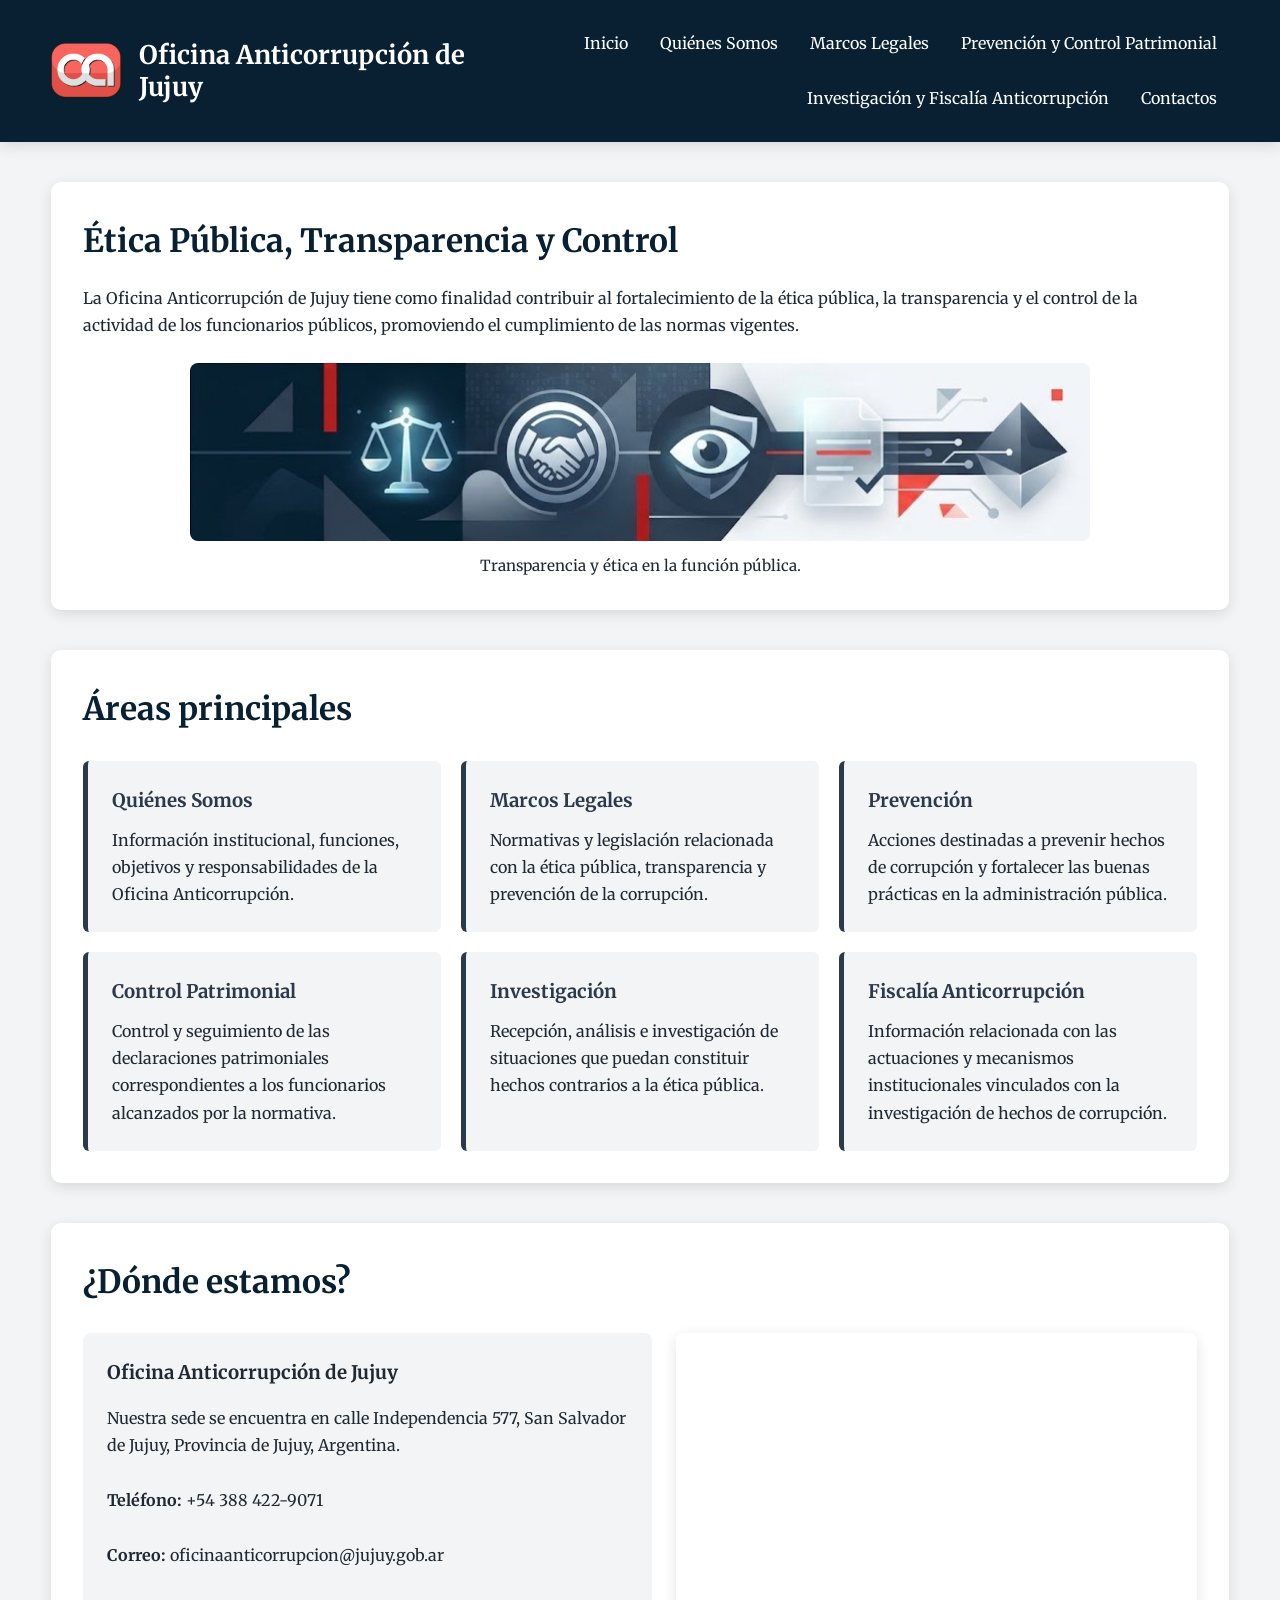
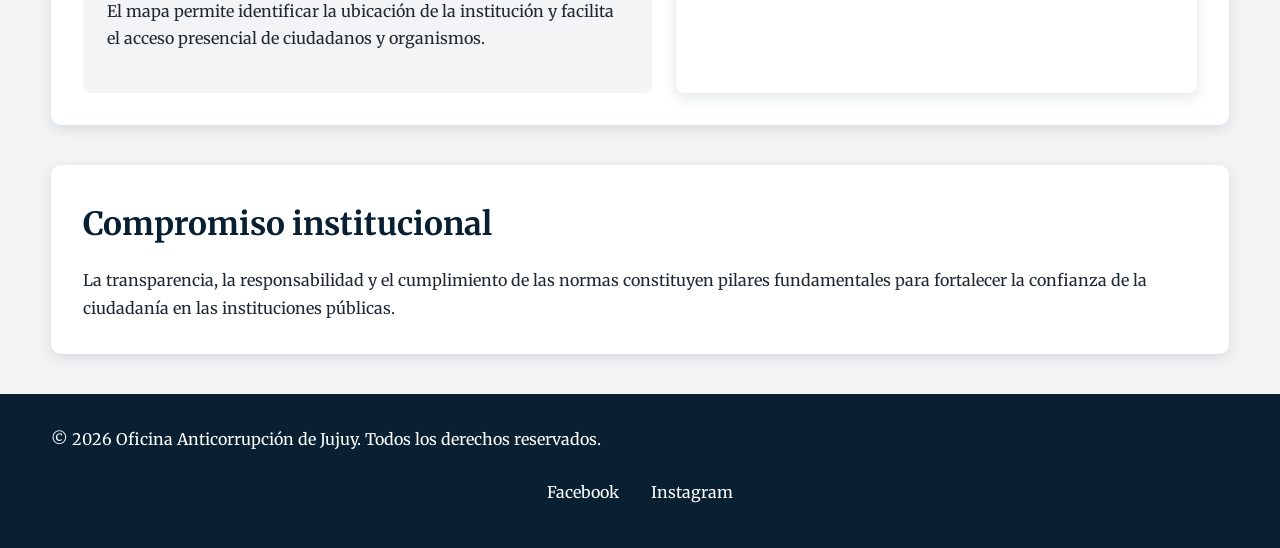
==== index.html @ 9617fa18 "Primer Commit del Proyecto" ====
<!doctype html>
<html lang="es">
  <head>
    <meta charset="UTF-8" />
    <meta name="viewport" content="width=device-width, initial-scale=1.0" />
    <meta
      name="description"
      content="Oficina Anticorrupción de Jujuy - Ética Pública, Transparencia y Control"
    />
    <title>Oficina Anticorrupción de Jujuy</title>
    <link rel="stylesheet" href="./styles/styles.css" />
  </head>
  <body>
    <header>
      <div class="navbar">
        <div class="brand">
          <img
            src="./images/logo.png"
            width="90"
            height="auto"
            alt="Logo de la Oficina Anticorrupción de Jujuy"
            class="logo"
          />
          <h1>Oficina Anticorrupción de Jujuy</h1>
        </div>
        <nav aria-label="Navegación principal">
          <ul>
            <li><a href="index.html">Inicio</a></li>
            <li><a href="pages/quienes-somos.html">Quiénes Somos</a></li>
            <li><a href="pages/marcos-legales.html">Marcos Legales</a></li>
            <li>
              <a href="pages/prevencion-control.html"
                >Prevención y Control Patrimonial</a
              >
            </li>
            <li>
              <a href="pages/investigacion-fiscalia.html"
                >Investigación y Fiscalía Anticorrupción</a
              >
            </li>
            <li><a href="pages/contactos.html">Contactos</a></li>
          </ul>
        </nav>
      </div>
    </header>
    <main>
      <section>
        <h2>Ética Pública, Transparencia y Control</h2>
        <p>
          La Oficina Anticorrupción de Jujuy tiene como finalidad contribuir al
          fortalecimiento de la ética pública, la transparencia y el control de
          la actividad de los funcionarios públicos, promoviendo el cumplimiento
          de las normas vigentes.
        </p>
        <figure>
          <img
            src="images/oficina-anticorrupcion.jpg"
            alt="Imagen representativa de transparencia y gestión pública"
          />
          <figcaption>Transparencia y ética en la función pública.</figcaption>
        </figure>
      </section>
      <section>
        <h2>Áreas principales</h2>
        <div class="areas-grid">
          <article>
            <h3>Quiénes Somos</h3>
            <p>
              Información institucional, funciones, objetivos y
              responsabilidades de la Oficina Anticorrupción.
            </p>
          </article>
          <article>
            <h3>Marcos Legales</h3>
            <p>
              Normativas y legislación relacionada con la ética pública,
              transparencia y prevención de la corrupción.
            </p>
          </article>
          <article>
            <h3>Prevención</h3>
            <p>
              Acciones destinadas a prevenir hechos de corrupción y fortalecer
              las buenas prácticas en la administración pública.
            </p>
          </article>
          <article>
            <h3>Control Patrimonial</h3>
            <p>
              Control y seguimiento de las declaraciones patrimoniales
              correspondientes a los funcionarios alcanzados por la normativa.
            </p>
          </article>
          <article>
            <h3>Investigación</h3>
            <p>
              Recepción, análisis e investigación de situaciones que puedan
              constituir hechos contrarios a la ética pública.
            </p>
          </article>
          <article>
            <h3>Fiscalía Anticorrupción</h3>
            <p>
              Información relacionada con las actuaciones y mecanismos
              institucionales vinculados con la investigación de hechos de
              corrupción.
            </p>
          </article>
        </div>
      </section>
      <section>
        <h2>¿Dónde estamos?</h2>
        <div class="location-grid">
          <div class="location-info">
            <h3>Oficina Anticorrupción de Jujuy</h3>
            <p>
              Nuestra sede se encuentra en calle Independencia 577, San Salvador
              de Jujuy, Provincia de Jujuy, Argentina.
            </p>
            <p><strong>Teléfono:</strong> +54 388 422-9071</p>
            <p><strong>Correo:</strong> oficinaanticorrupcion@jujuy.gob.ar</p>
            <p>
              El mapa permite identificar la ubicación de la institución y
              facilita el acceso presencial de ciudadanos y organismos.
            </p>
          </div>
          <div class="map-container">
            <iframe
              src="https://www.google.com/maps?q=Oficina%20Anticorrupci%C3%B3n%20Jujuy%2C%20Independencia%20577%2C%20San%20Salvador%20de%20Jujuy&output=embed"
              title="Mapa de ubicación de la Oficina Anticorrupción de Jujuy"
              loading="lazy"
              referrerpolicy="no-referrer-when-downgrade"
            ></iframe>
          </div>
        </div>
      </section>
      <section>
        <h2>Compromiso institucional</h2>
        <p>
          La transparencia, la responsabilidad y el cumplimiento de las normas
          constituyen pilares fundamentales para fortalecer la confianza de la
          ciudadanía en las instituciones públicas.
        </p>
      </section>
    </main>
    <footer>
      <p>
        &copy; 2026 Oficina Anticorrupción de Jujuy. Todos los derechos
        reservados.
      </p>
      <nav aria-label="Redes sociales">
        <ul>
          <li>
            <a
              href="https://www.facebook.com/anticorrupjujuy"
              aria-label="Facebook"
              >Facebook</a
            >
          </li>
          <li>
            <a
              href="https://www.instagram.com/anticorrupjujuy"
              aria-label="Instagram"
              >Instagram</a
            >
          </li>
        </ul>
      </nav>
    </footer>
  </body>
</html>
---- styles/styles.css ----
@import url('https://fonts.googleapis.com/css2?family=Merriweather:wght@400;700&display=swap');

* {
    margin: 0;
    padding: 0;
    box-sizing: border-box;
}

:root {
    --color-primario: #082032;
    --color-secundario: #2C394B;
    --color-acento: #FC4F46;
    --color-fondo: #F3F4F5;
    --color-ddjj: #B71C1C;
    --color-blanco: #FFFFFF;
    --color-texto: #1F2933;
    --color-borde: #D7DBDF;
    --sombra: 0 4px 14px rgba(8,32,50,.12);
}

html { scroll-behavior: smooth; }

body {
    min-height: 100vh;
    font-family: "Merriweather", Georgia, serif;
    line-height: 1.7;
    color: var(--color-texto);
    background: var(--color-fondo);
}

header {
    background: var(--color-primario);
    color: var(--color-blanco);
    box-shadow: var(--sombra);
}

.navbar {
    width: min(1200px,92%);
    min-height: 96px;
    margin: 0 auto;
    padding: 20px 0;
    display: flex;
    align-items: center;
    justify-content: space-between;
    gap: 32px;
}

.brand {
    display: flex;
    align-items: center;
    gap: 16px;
    flex-shrink: 0;
}

.logo { width: 72px; height: auto; display: block; }

.brand h1 {
    max-width: 330px;
    font-size: clamp(1.15rem,2vw,1.65rem);
    line-height: 1.25;
    color: var(--color-blanco);
}

header nav {
    display: flex;
    align-items: center;
    justify-content: flex-end;
    min-width: 0;
}

nav ul {
    display: flex;
    align-items: center;
    justify-content: flex-end;
    flex-wrap: wrap;
    gap: 8px;
    list-style: none;
}

nav a {
    display: block;
    padding: 10px 12px;
    border-radius: 6px;
    color: var(--color-blanco);
    text-decoration: none;
}

nav a:hover, nav a:focus {
    background: var(--color-acento);
    color: var(--color-blanco);
    outline: none;
}

main {
    width: min(1200px,92%);
    margin: 0 auto;
    padding: 40px 0;
}

section {
    margin-bottom: 40px;
    padding: 32px;
    background: var(--color-blanco);
    border-radius: 10px;
    box-shadow: var(--sombra);
}

section:last-child { margin-bottom: 0; }

section h2 {
    margin-bottom: 16px;
    color: var(--color-primario);
    font-size: clamp(1.45rem,2.5vw,2rem);
}

section p + p { margin-top: 12px; }

.areas-grid, .funciones-grid {
    display: flex;
    align-items: stretch;
    flex-wrap: wrap;
    gap: 20px;
    margin-top: 24px;
}

.areas-grid article, .funciones-grid article {
    flex: 1 1 280px;
    min-width: 240px;
}

article {
    padding: 24px;
    background: var(--color-fondo);
    border-left: 5px solid var(--color-secundario);
    border-radius: 6px;
}

article h3 {
    margin-bottom: 10px;
    color: var(--color-secundario);
}

figure { margin-top: 24px; }

figure img {
    display: block;
    width: 100%;
    max-width: 900px;
    height: auto;
    margin: 0 auto;
    border-radius: 8px;
}

figcaption {
    margin-top: 12px;
    text-align: center;
    font-size: .95rem;
}

.location-grid, .contact-grid {
    display: flex;
    align-items: stretch;
    gap: 24px;
    margin-top: 24px;
}

.location-info, .contact-info, .contact-form {
    flex: 1 1 0;
    min-width: 0;
    padding: 24px;
    background: var(--color-fondo);
    border-radius: 8px;
    gap: 16px;
    display: flex;
    flex-direction: column;
}

.map-container {
    flex: 1 1 0;
    min-height: 360px;
    overflow: hidden;
    border-radius: 8px;
    box-shadow: var(--sombra);
}

.map-container iframe {
    display: block;
    width: 100%;
    height: 100%;
    min-height: 360px;
    border: 0;
}

.contact-form {
    display: flex;
    flex-direction: column;
    gap: 16px;
}

.form-group {
    display: flex;
    flex-direction: column;
    gap: 6px;
}

.form-group label {
    font-weight: 700;
    color: var(--color-primario);
}

.form-group input, .form-group select, .form-group textarea {
    width: 100%;
    padding: 12px;
    border: 1px solid var(--color-borde);
    border-radius: 6px;
    background: var(--color-blanco);
    color: var(--color-texto);
    font: inherit;
}

.form-group textarea { min-height: 160px; resize: vertical; }

.form-group input:focus, .form-group select:focus, .form-group textarea:focus {
    outline: 3px solid rgba(252,79,70,.25);
    border-color: var(--color-acento);
}

.button, button, input[type="submit"] {
    display: inline-block;
    padding: 12px 20px;
    border: 0;
    border-radius: 6px;
    background: var(--color-acento);
    color: var(--color-blanco);
    font: inherit;
    cursor: pointer;
}

a { color: var(--color-acento); }

.ddjj-bar {
    border-top: 5px solid var(--color-ddjj);
    border-bottom: 5px solid var(--color-ddjj);
}

footer {
    padding: 32px 0;
    background: var(--color-primario);
    color: var(--color-blanco);
}

footer > p {
    width: min(1200px,92%);
    margin: 0 auto 16px;
}

footer nav {
    width: min(1200px,92%);
    margin: 0 auto;
}

footer nav ul { justify-content: center; }

@media (max-width:1000px) {
    .navbar { flex-wrap: wrap; }
    header nav { flex: 1 1 100%; justify-content: center; }
    nav ul { justify-content: center; }
}

@media (max-width:800px) {
    .navbar { width:92%; justify-content:center; }
    .brand { justify-content:center; }
    header nav, nav ul { width:100%; }
    nav ul { justify-content:center; }
    .location-grid, .contact-grid { flex-direction:column; }
    main { padding:24px 0; }
    section { padding:24px; margin-bottom:24px; }
}

@media (max-width:560px) {
    .navbar { padding:16px 0; gap:20px; }
    .brand { width:100%; flex-direction:column; text-align:center; }
    nav ul { flex-direction:column; gap:4px; }
    nav li, nav a { width:100%; text-align:center; }
    .areas-grid, .funciones-grid { flex-direction:column; }
    .areas-grid article, .funciones-grid article { min-width:0; }
    section, article, .location-info, .contact-info, .contact-form { padding:20px; }
}
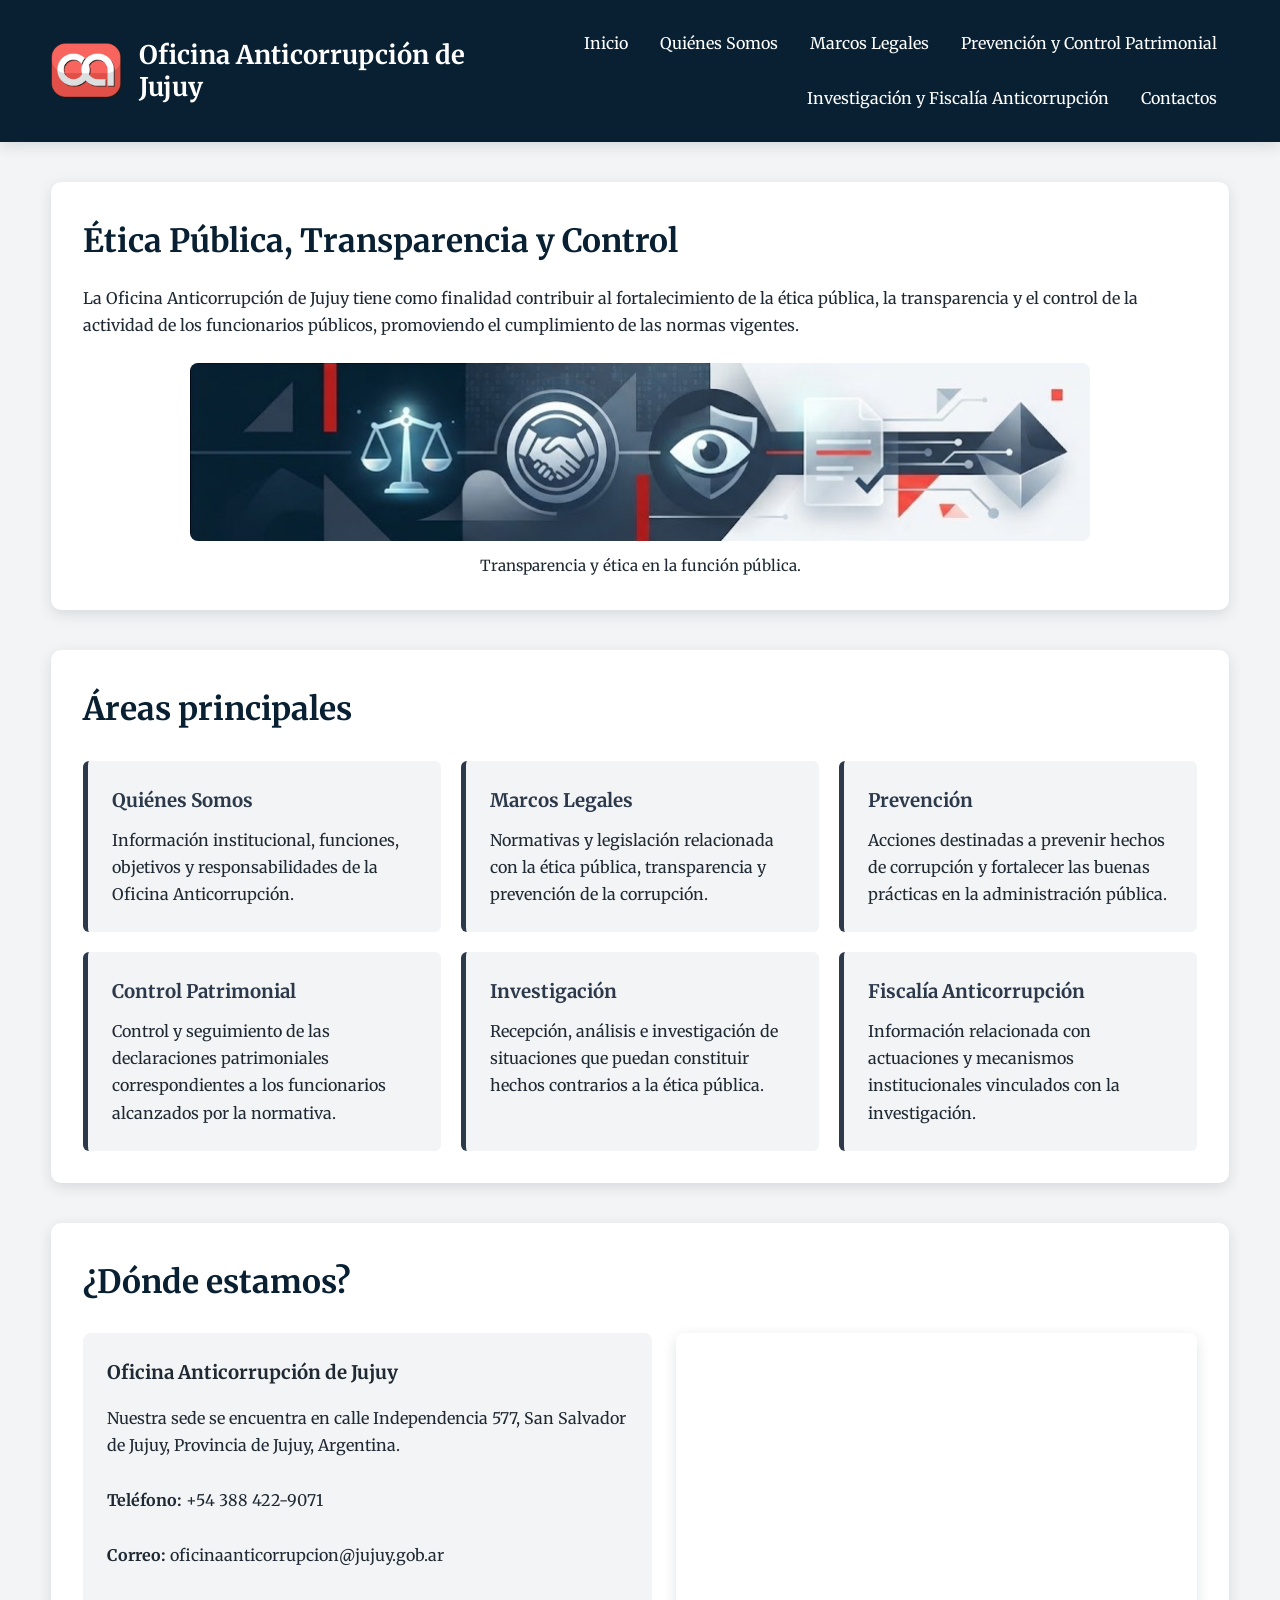
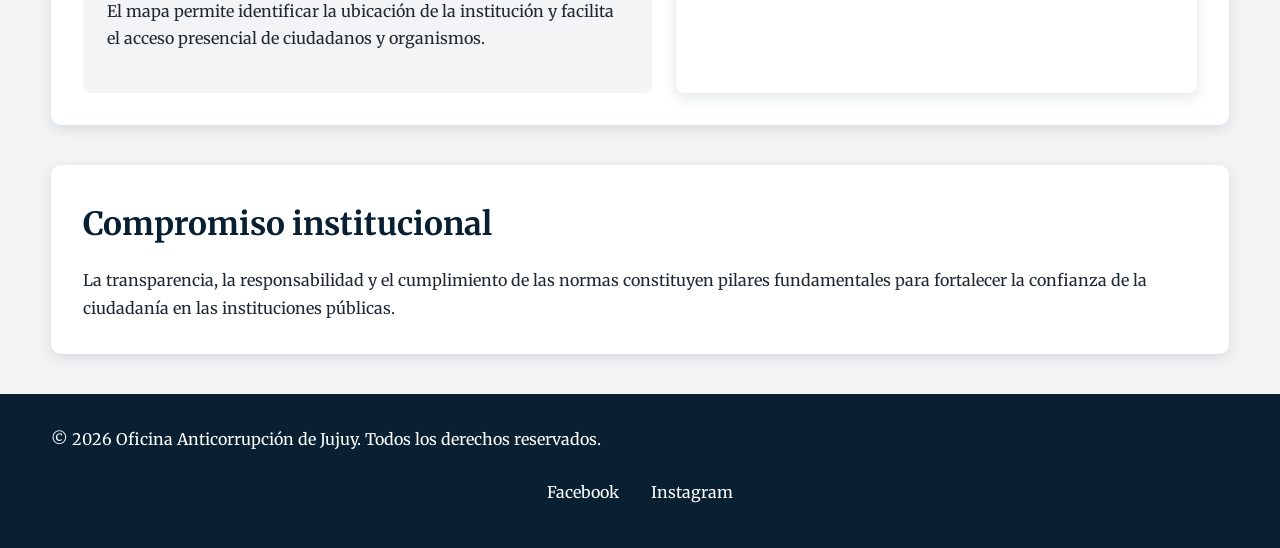
==== commit 432b86c4: "Actualizar página principal con Grid maestro y responsive Mobile-First" ====
--- a/index.html
+++ b/index.html
@@ -7,9 +7,10 @@
       name="description"
       content="Oficina Anticorrupción de Jujuy - Ética Pública, Transparencia y Control"
     />
-    <title>Oficina Anticorrupción de Jujuy</title>
+    <title>Inicio | Oficina Anticorrupción de Jujuy</title>
     <link rel="stylesheet" href="./styles/styles.css" />
   </head>
+
   <body>
     <header>
       <div class="navbar">
@@ -23,93 +24,80 @@
           />
           <h1>Oficina Anticorrupción de Jujuy</h1>
         </div>
+
         <nav aria-label="Navegación principal">
           <ul>
-            <li><a href="index.html">Inicio</a></li>
+            <li><a href="index.html" aria-current="page">Inicio</a></li>
             <li><a href="pages/quienes-somos.html">Quiénes Somos</a></li>
             <li><a href="pages/marcos-legales.html">Marcos Legales</a></li>
-            <li>
-              <a href="pages/prevencion-control.html"
-                >Prevención y Control Patrimonial</a
-              >
-            </li>
-            <li>
-              <a href="pages/investigacion-fiscalia.html"
-                >Investigación y Fiscalía Anticorrupción</a
-              >
-            </li>
+            <li><a href="pages/prevencion-control.html">Prevención y Control Patrimonial</a></li>
+            <li><a href="pages/investigacion-fiscalia.html">Investigación y Fiscalía Anticorrupción</a></li>
             <li><a href="pages/contactos.html">Contactos</a></li>
           </ul>
         </nav>
       </div>
     </header>
-    <main>
-      <section>
-        <h2>Ética Pública, Transparencia y Control</h2>
-        <p>
-          La Oficina Anticorrupción de Jujuy tiene como finalidad contribuir al
-          fortalecimiento de la ética pública, la transparencia y el control de
-          la actividad de los funcionarios públicos, promoviendo el cumplimiento
-          de las normas vigentes.
-        </p>
+
+    <main class="home-layout">
+      <section class="home-hero">
+        <div>
+          <h2>Ética Pública, Transparencia y Control</h2>
+          <p>
+            La Oficina Anticorrupción de Jujuy tiene como finalidad contribuir al
+            fortalecimiento de la ética pública, la transparencia y el control de
+            la actividad de los funcionarios públicos, promoviendo el cumplimiento
+            de las normas vigentes.
+          </p>
+        </div>
+
         <figure>
           <img
-            src="images/oficina-anticorrupcion.jpg"
+            src="./images/oficina-anticorrupcion.jpg"
             alt="Imagen representativa de transparencia y gestión pública"
           />
           <figcaption>Transparencia y ética en la función pública.</figcaption>
         </figure>
       </section>
-      <section>
+
+      <section class="home-areas">
         <h2>Áreas principales</h2>
+
         <div class="areas-grid">
           <article>
             <h3>Quiénes Somos</h3>
-            <p>
-              Información institucional, funciones, objetivos y
-              responsabilidades de la Oficina Anticorrupción.
-            </p>
+            <p>Información institucional, funciones, objetivos y responsabilidades de la Oficina Anticorrupción.</p>
           </article>
+
           <article>
             <h3>Marcos Legales</h3>
-            <p>
-              Normativas y legislación relacionada con la ética pública,
-              transparencia y prevención de la corrupción.
-            </p>
+            <p>Normativas y legislación relacionada con la ética pública, transparencia y prevención de la corrupción.</p>
           </article>
+
           <article>
             <h3>Prevención</h3>
-            <p>
-              Acciones destinadas a prevenir hechos de corrupción y fortalecer
-              las buenas prácticas en la administración pública.
-            </p>
+            <p>Acciones destinadas a prevenir hechos de corrupción y fortalecer las buenas prácticas en la administración pública.</p>
           </article>
+
           <article>
             <h3>Control Patrimonial</h3>
-            <p>
-              Control y seguimiento de las declaraciones patrimoniales
-              correspondientes a los funcionarios alcanzados por la normativa.
-            </p>
+            <p>Control y seguimiento de las declaraciones patrimoniales correspondientes a los funcionarios alcanzados por la normativa.</p>
           </article>
+
           <article>
             <h3>Investigación</h3>
-            <p>
-              Recepción, análisis e investigación de situaciones que puedan
-              constituir hechos contrarios a la ética pública.
-            </p>
+            <p>Recepción, análisis e investigación de situaciones que puedan constituir hechos contrarios a la ética pública.</p>
           </article>
+
           <article>
             <h3>Fiscalía Anticorrupción</h3>
-            <p>
-              Información relacionada con las actuaciones y mecanismos
-              institucionales vinculados con la investigación de hechos de
-              corrupción.
-            </p>
+            <p>Información relacionada con actuaciones y mecanismos institucionales vinculados con la investigación.</p>
           </article>
         </div>
       </section>
-      <section>
+
+      <section class="home-location">
         <h2>¿Dónde estamos?</h2>
+
         <div class="location-grid">
           <div class="location-info">
             <h3>Oficina Anticorrupción de Jujuy</h3>
@@ -124,6 +112,7 @@
               facilita el acceso presencial de ciudadanos y organismos.
             </p>
           </div>
+
           <div class="map-container">
             <iframe
               src="https://www.google.com/maps?q=Oficina%20Anticorrupci%C3%B3n%20Jujuy%2C%20Independencia%20577%2C%20San%20Salvador%20de%20Jujuy&output=embed"
@@ -134,7 +123,8 @@
           </div>
         </div>
       </section>
-      <section>
+
+      <section class="home-commitment">
         <h2>Compromiso institucional</h2>
         <p>
           La transparencia, la responsabilidad y el cumplimiento de las normas
@@ -143,29 +133,17 @@
         </p>
       </section>
     </main>
+
     <footer>
-      <p>
-        &copy; 2026 Oficina Anticorrupción de Jujuy. Todos los derechos
-        reservados.
-      </p>
+      <p>&copy; <span data-current-year>2026</span> Oficina Anticorrupción de Jujuy. Todos los derechos reservados.</p>
       <nav aria-label="Redes sociales">
         <ul>
-          <li>
-            <a
-              href="https://www.facebook.com/anticorrupjujuy"
-              aria-label="Facebook"
-              >Facebook</a
-            >
-          </li>
-          <li>
-            <a
-              href="https://www.instagram.com/anticorrupjujuy"
-              aria-label="Instagram"
-              >Instagram</a
-            >
-          </li>
+          <li><a href="https://www.facebook.com/anticorrupjujuy" aria-label="Facebook">Facebook</a></li>
+          <li><a href="https://www.instagram.com/anticorrupjujuy" aria-label="Instagram">Instagram</a></li>
         </ul>
       </nav>
     </footer>
+
+    <script src="./scripts/script.js"></script>
   </body>
 </html>
